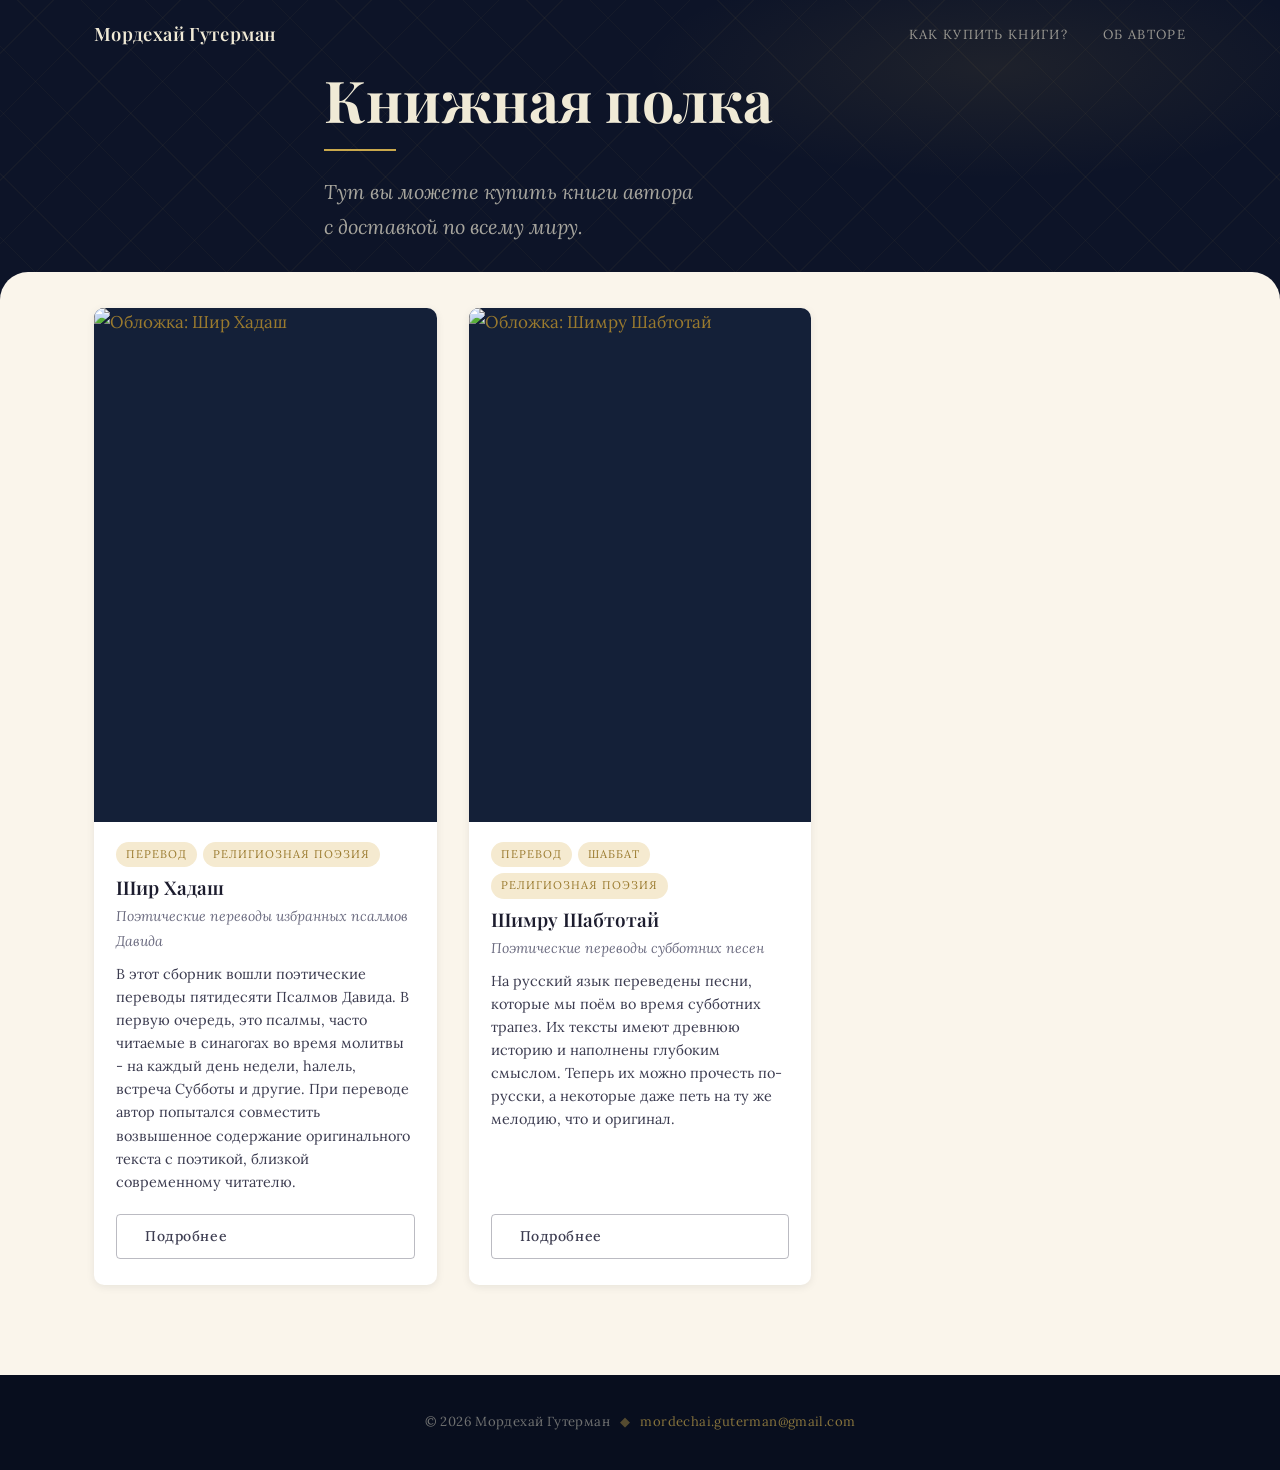
==== index.html @ 845f4f90 "Remove unavailable Amazon marketplaces" ====
<!DOCTYPE html>
<html lang="ru">
<head>
  <meta charset="UTF-8">
  <meta name="viewport" content="width=device-width, initial-scale=1.0">

  <title>Мордехай Гутерман - Книжная полка</title>
  <meta name="description" content="Тут вы можете купить книги автора с доставкой по всему миру.">

  <meta property="og:title"       content="Мордехай Гутерман - Книжная полка">
  <meta property="og:description" content="Тут вы можете купить книги автора с доставкой по всему миру.">
  <meta property="og:type"        content="website">
  <!-- <meta property="og:image" content="https://your-domain.com/images/og-image.jpg"> -->
  <!-- <meta property="og:url"   content="https://your-domain.com/"> -->

  <link rel="preconnect" href="https://fonts.googleapis.com">
  <link rel="preconnect" href="https://fonts.gstatic.com" crossorigin>
  <link href="https://fonts.googleapis.com/css2?family=Playfair+Display:ital,wght@0,400;0,600;0,700;1,400&family=Lora:ital,wght@0,400;0,500;1,400&display=swap" rel="stylesheet">

  <link rel="stylesheet" href="css/style.css?v=20260621-4">
</head>
<body data-page="home" class="page-home">

  <!-- ── НАВИГАЦИЯ ──────────────────────────────────────── -->
  <header class="site-header">
    <nav class="nav container">
      <a href="index.html" class="nav__logo">Мордехай Гутерман</a>
      <ul class="nav__links">
        <li><button type="button" class="nav__button" data-buy-help>Как купить книги?</button></li>
        <li><button type="button" class="nav__button" data-author-help>Об авторе</button></li>
      </ul>
    </nav>
  </header>

  <!-- ── ГЕРОЙ ──────────────────────────────────────────── -->
  <section class="hero">
    <div class="hero__content container">
      <h1 class="hero__name">
        Книжная полка
        <span class="hero__name-line"></span>
      </h1>
      <p class="hero__subtitle">Тут вы можете купить книги автора<br>с доставкой по всему миру.</p>
    </div>
  </section>

  <!-- ── КНИГИ ─────────────────────────────────────────── -->
  <section class="featured-section" id="books">
    <div class="container">
      <div id="all-books" class="books-grid"></div>
    </div>
  </section>

  <!-- ── ФУТЕР ──────────────────────────────────────────── -->
  <footer class="site-footer">
    <div class="footer__row">
      <span>© <span id="year"></span> Мордехай Гутерман</span>
      <span class="footer__star">◆</span>
      <a href="mailto:mordechai.guterman@gmail.com">mordechai.guterman@gmail.com</a>
    </div>
  </footer>

  <script>document.getElementById('year').textContent = new Date().getFullYear();</script>
  <script src="js/content.js?v=20260614-7"></script>
  <script src="js/books.js?v=20260621-5"></script>
  <script src="js/components.js?v=20260621-4"></script>
  <script src="js/main.js"></script>
</body>
</html>
---- css/style.css ----
/* ============================================================
   ПЕРЕМЕННЫЕ
   ============================================================ */
:root {
  /* Палитра */
  --navy-900:  #080e1e;
  --navy-800:  #0d1428;
  --navy-700:  #142038;
  --navy-600:  #1e3060;
  --navy-400:  #3a5a8a;

  --gold-600:  #9a7a2e;
  --gold-500:  #c9a84c;
  --gold-400:  #d4b96a;
  --gold-300:  #e8d094;
  --gold-100:  #f5ead0;

  --parchment: #faf5eb;
  --paper:     #f2ead8;
  --cream:     #fdf9f2;

  --text-900:  #1c1c2e;
  --text-700:  #3c3c50;
  --text-500:  #6c6c80;
  --text-light:       #f0ead6;
  --text-muted-light: rgba(240, 234, 214, 0.6);

  /* Прочее */
  --radius-sm: 4px;
  --radius-md: 10px;
  --radius-lg: 20px;

  --shadow-sm: 0 2px 8px  rgba(12, 20, 40, 0.08);
  --shadow-md: 0 4px 20px rgba(12, 20, 40, 0.13);
  --shadow-lg: 0 10px 40px rgba(12, 20, 40, 0.20);

  --transition: 0.25s ease;
  --container: 1140px;
}

/* ============================================================
   СБРОС И БАЗОВЫЕ СТИЛИ
   ============================================================ */
*, *::before, *::after {
  box-sizing: border-box;
  margin: 0;
  padding: 0;
}

html { scroll-behavior: smooth; }

body {
  font-family: 'Lora', Georgia, 'Times New Roman', serif;
  font-size: 17px;
  line-height: 1.75;
  color: var(--text-900);
  background: var(--cream);
  -webkit-font-smoothing: antialiased;
}

img { max-width: 100%; display: block; }

a {
  color: var(--gold-600);
  text-decoration: none;
  transition: color var(--transition);
}
a:hover { color: var(--gold-500); }

/* ============================================================
   ТИПОГРАФИКА
   ============================================================ */
h1, h2, h3, h4 {
  font-family: 'Playfair Display', Georgia, serif;
  line-height: 1.2;
  color: var(--text-900);
}

.section-title {
  font-size: clamp(1.5rem, 3vw, 2.1rem);
  font-weight: 600;
  text-align: center;
  margin-bottom: 1.8rem;
  color: var(--navy-800);
}

/* ============================================================
   ЛЕЙАУТ
   ============================================================ */
.container {
  width: 100%;
  max-width: var(--container);
  margin: 0 auto;
  padding: 0 24px;
}

.container--narrow {
  max-width: 720px;
}

/* ============================================================
   НАВИГАЦИЯ
   ============================================================ */
.site-header {
  position: fixed;
  top: 0; left: 0; right: 0;
  z-index: 100;
  transition: background var(--transition), box-shadow var(--transition),
              backdrop-filter var(--transition);
}

/* На главной: прозрачный поверх героя */
.page-home .site-header {
  background: transparent;
}

/* На остальных страницах: сразу тёмный */
.page-catalog .site-header,
.page-book    .site-header {
  background: var(--navy-800);
  box-shadow: 0 2px 20px rgba(0, 0, 0, 0.35);
}

/* Когда проскроллили на главной */
.site-header.scrolled {
  background: rgba(13, 20, 40, 0.97) !important;
  backdrop-filter: blur(12px);
  -webkit-backdrop-filter: blur(12px);
  box-shadow: 0 2px 20px rgba(0, 0, 0, 0.35) !important;
}

.nav {
  display: flex;
  align-items: center;
  justify-content: space-between;
  height: 68px;
}

.nav__logo {
  font-family: 'Playfair Display', serif;
  font-size: 1.15rem;
  font-weight: 600;
  color: var(--text-light);
  letter-spacing: 0.02em;
}
.nav__logo:hover { color: var(--gold-400); }

.nav__links {
  display: flex;
  list-style: none;
  gap: 2.2rem;
}

.nav__links a,
.nav__button {
  color: var(--text-muted-light);
  font-size: 0.82rem;
  letter-spacing: 0.1em;
  text-transform: uppercase;
  font-family: 'Lora', serif;
  transition: color var(--transition);
}

.nav__button {
  appearance: none;
  background: transparent;
  border: 0;
  cursor: pointer;
  padding: 0;
}

.nav__button:focus-visible {
  outline: 1px solid var(--gold-400);
  outline-offset: 5px;
}

.nav__links a:hover,
.nav__links a.is-active,
.nav__button:hover {
  color: var(--gold-400);
}

/* ============================================================
   ГЕРОЙ
   ============================================================ */
.hero {
  background: var(--navy-800);
  display: flex;
  align-items: center;
  position: relative;
  overflow: hidden;
  padding: 68px 0 56px; /* компактный баннер, не на весь экран */
}

/* Тонкая сетка из ромбов — ненавязчивый фон */
.hero::before {
  content: '';
  position: absolute;
  inset: 0;
  background-image:
    repeating-linear-gradient(
      45deg,
      transparent 0, transparent 44px,
      rgba(201, 168, 76, 0.045) 44px, rgba(201, 168, 76, 0.045) 45px
    ),
    repeating-linear-gradient(
      -45deg,
      transparent 0, transparent 44px,
      rgba(201, 168, 76, 0.045) 44px, rgba(201, 168, 76, 0.045) 45px
    );
  pointer-events: none;
}

/* Радиальное свечение в правом верхнем углу */
.hero::after {
  content: '';
  position: absolute;
  top: -15%; right: -5%;
  width: 55%; height: 75%;
  background: radial-gradient(
    ellipse,
    rgba(201, 168, 76, 0.09) 0%,
    transparent 70%
  );
  pointer-events: none;
}

.hero__content {
  position: relative;
  z-index: 1;
  max-width: 680px;
}

.hero__tagline {
  display: inline-block;
  font-size: 0.75rem;
  letter-spacing: 0.35em;
  text-transform: uppercase;
  color: var(--gold-500);
  margin-bottom: 1.8rem;
  font-family: 'Lora', serif;
}

.hero__name {
  font-size: clamp(2.2rem, 5vw, 3.6rem);
  font-weight: 700;
  color: var(--text-light);
  line-height: 1.1;
  margin-bottom: 1.4rem;
}

/* Золотая черта под именем */
.hero__name-line {
  display: block;
  width: 72px;
  height: 2px;
  background: var(--gold-500);
  margin-top: 18px;
}

.hero__subtitle {
  font-size: clamp(1rem, 2.2vw, 1.25rem);
  color: rgba(240, 234, 214, 0.68);
  font-style: italic;
  max-width: 560px;
  margin-bottom: 0;
}

/* ============================================================
   КНОПКИ
   ============================================================ */
.btn {
  display: inline-flex;
  align-items: center;
  gap: 7px;
  padding: 12px 28px;
  border-radius: var(--radius-sm);
  font-family: 'Lora', serif;
  font-size: 0.88rem;
  font-weight: 500;
  letter-spacing: 0.04em;
  cursor: pointer;
  transition: all var(--transition);
  border: none;
  text-decoration: none;
  white-space: nowrap;
  line-height: 1.4;
}

/* Золотая заливка */
.btn--gold {
  background: var(--gold-500);
  color: var(--navy-800);
}
.btn--gold:hover {
  background: var(--gold-400);
  color: var(--navy-800);
  transform: translateY(-2px);
  box-shadow: 0 6px 20px rgba(201, 168, 76, 0.35);
}

/* Контурная */
.btn--outline {
  background: transparent;
  color: var(--text-700);
  border: 1.5px solid rgba(60, 60, 80, 0.35);
}
.btn--outline:hover {
  border-color: var(--gold-500);
  color: var(--gold-600);
}

/* Amazon */
.btn--amazon {
  background: var(--navy-700);
  color: var(--text-light);
  font-size: 0.78rem;
  padding: 9px 10px;
  gap: 5px;
  justify-content: center;
}
.btn--amazon:hover {
  background: var(--navy-600);
  color: var(--gold-400);
}

/* Lulu */
.btn--lulu {
  background: #1a6b3a;
  color: #fff;
  font-size: 0.82rem;
  padding: 9px 18px;
}
.btn--lulu:hover {
  background: #1e8045;
  color: #fff;
}

/* ============================================================
   РАЗДЕЛИТЕЛЬ СЕКЦИЙ
   ============================================================ */
.section-divider {
  display: flex;
  align-items: center;
  justify-content: center;
  padding: 8px 0;
  margin: 2.5rem 0;
  position: relative;
}

.section-divider::before,
.section-divider::after {
  content: '';
  flex: 1;
  height: 1px;
  max-width: 200px;
}
.section-divider::before {
  background: linear-gradient(to right, transparent, var(--gold-500));
}
.section-divider::after {
  background: linear-gradient(to left,  transparent, var(--gold-500));
}

.divider-ornament {
  color: var(--gold-500);
  font-size: 10px;
  padding: 0 16px;
  line-height: 1;
  flex-shrink: 0;
  opacity: 0.8;
}

/* ============================================================
   СЕКЦИЯ ИЗБРАННЫХ КНИГ (главная)
   Эффект «карточка выезжает снизу» поверх hero
   ============================================================ */
.featured-section {
  background: var(--parchment);
  padding: 36px 0 90px;
  border-radius: 28px 28px 0 0;
  margin-top: -28px;
  position: relative;
  z-index: 2;
}

/* ============================================================
   СЕТКА КНИГ
   ============================================================ */
.books-grid {
  display: grid;
  grid-template-columns: repeat(auto-fill, minmax(280px, 1fr));
  gap: 32px;
}

/* ============================================================
   КАРТОЧКА КНИГИ
   ============================================================ */
.book-card {
  background: #fff;
  border-radius: var(--radius-md);
  overflow: hidden;
  box-shadow: var(--shadow-sm);
  transition: transform var(--transition), box-shadow var(--transition);
  display: flex;
  flex-direction: column;
}
.book-card:hover {
  transform: translateY(-7px);
  box-shadow: var(--shadow-lg);
}

.book-card__cover-wrap {
  display: block;
  aspect-ratio: 2 / 3;
  overflow: hidden;
  background: var(--navy-700);
  flex-shrink: 0;
}

.book-card__cover {
  width: 100%;
  height: 100%;
  object-fit: cover;
  transition: transform 0.4s ease;
}
.book-card:hover .book-card__cover {
  transform: scale(1.05);
}

.book-card__body {
  padding: 20px 22px 26px;
  display: flex;
  flex-direction: column;
  flex: 1;
}

.book-card__genres {
  display: flex;
  flex-wrap: wrap;
  gap: 6px;
  margin-bottom: 10px;
}

.genre-tag {
  font-size: 0.7rem;
  letter-spacing: 0.09em;
  text-transform: uppercase;
  color: var(--gold-600);
  background: var(--gold-100);
  padding: 3px 10px;
  border-radius: 20px;
  font-family: 'Lora', serif;
}

.book-card__title {
  font-size: 1.18rem;
  font-weight: 600;
  margin-bottom: 4px;
}
.book-card__title a { color: var(--text-900); }
.book-card__title a:hover { color: var(--gold-600); }

.book-card__subtitle {
  font-size: 0.88rem;
  color: var(--text-500);
  font-style: italic;
  margin-bottom: 10px;
}

.book-card__desc {
  font-size: 0.9rem;
  color: var(--text-700);
  line-height: 1.6;
  margin-bottom: 20px;
  flex: 1;
}

/* ============================================================
   ОБ АВТОРЕ (главная)
   ============================================================ */
.about-section {
  background: var(--navy-800);
  padding: 90px 0;
  position: relative;
  overflow: hidden;
}

/* Декоративное свечение */
.about-section::before {
  content: '';
  position: absolute;
  bottom: -10%; left: -5%;
  width: 50%; height: 70%;
  background: radial-gradient(ellipse, rgba(201,168,76,0.06) 0%, transparent 70%);
  pointer-events: none;
}

.about-section .section-title {
  color: var(--text-light);
}

.about__inner {
  display: grid;
  grid-template-columns: 1fr 300px;
  gap: 64px;
  align-items: center;
}

.about__text p {
  font-size: 1.02rem;
  line-height: 1.85;
  color: rgba(240, 234, 214, 0.78);
  margin-bottom: 1.2rem;
}

.about__photo-wrap {
  display: flex;
  justify-content: center;
}

.about__photo {
  width: 260px;
  border-radius: var(--radius-md);
  border: 2px solid var(--gold-500);
  box-shadow: 0 8px 32px rgba(0, 0, 0, 0.45);
}

.about__photo-placeholder {
  width: 260px;
  height: 320px;
  border-radius: var(--radius-md);
  border: 2px dashed rgba(201, 168, 76, 0.35);
  opacity: 0.5;
}

/* ============================================================
   КАТАЛОГ
   ============================================================ */
.catalog-hero {
  background: var(--navy-800);
  padding: 130px 0 70px;
  text-align: center;
  position: relative;
  overflow: hidden;
}
.catalog-hero::after {
  content: '';
  position: absolute;
  top: -20%; right: -10%;
  width: 50%; height: 80%;
  background: radial-gradient(ellipse, rgba(201,168,76,0.07) 0%, transparent 70%);
  pointer-events: none;
}

.catalog-hero h1 {
  font-size: clamp(2rem, 5vw, 3.2rem);
  color: var(--text-light);
  position: relative;
  z-index: 1;
}

.catalog-hero p {
  color: var(--text-muted-light);
  font-style: italic;
  margin-top: 10px;
  font-size: 1.05rem;
  position: relative;
  z-index: 1;
}

.catalog-section {
  padding: 70px 0 100px;
  background: var(--parchment);
  border-radius: 28px 28px 0 0;
  margin-top: -28px;
  position: relative;
  z-index: 2;
}

/* ============================================================
   СТРАНИЦА КНИГИ
   ============================================================ */
.page-book-top {
  background: var(--navy-800);
  height: 68px; /* совпадает с высотой хедера */
}

.breadcrumb {
  background: var(--parchment);
  padding: 14px 0;
  border-bottom: 1px solid var(--paper);
}
.breadcrumb a {
  font-size: 0.88rem;
  color: var(--text-500);
  transition: color var(--transition);
}
.breadcrumb a:hover { color: var(--gold-600); }

.book-detail__header {
  background: var(--parchment);
  padding: 50px 0 70px;
}

.book-detail__header .container {
  max-width: 1680px;
}

.book-detail__header-inner {
  display: grid;
  grid-template-columns: 220px minmax(400px, 520px) minmax(520px, 1fr);
  gap: 28px;
  align-items: start;
}

.book-detail__cover-img {
  width: 100%;
  border-radius: var(--radius-md);
  box-shadow: var(--shadow-lg);
}

.book-detail__title {
  font-size: clamp(1.8rem, 4vw, 2.6rem);
  margin-bottom: 8px;
}

.book-detail__subtitle {
  font-size: 1.15rem;
  color: var(--text-500);
  font-style: italic;
  margin-bottom: 16px;
}

.book-detail__author {
  font-size: 0.98rem;
  color: var(--text-700);
  margin-bottom: 3px;
}

.book-detail__year {
  font-size: 0.82rem;
  color: var(--text-500);
  margin-bottom: 24px;
  letter-spacing: 0.04em;
}

.book-detail__long-desc {
  font-size: 0.98rem;
  line-height: 1.85;
  color: var(--text-700);
  margin-bottom: 32px;
  max-width: 520px;
}

.book-detail__excerpt-col {
  background: #fff;
  border-radius: var(--radius-md);
  box-shadow: var(--shadow-sm);
  min-width: 0;
  padding: 28px 32px 34px;
}

.book-detail__excerpt-col .section-divider {
  margin-top: 0;
}

.book-detail__excerpt-col .section-title {
  text-align: left;
  margin-bottom: 1.2rem;
}

.book-detail__excerpt-col .excerpt-text {
  background: transparent;
}

/* ── Вкладки: отрывок, оглавление, страницы ─────────────── */
.book-tabs__list {
  display: grid;
  grid-template-columns: repeat(3, minmax(0, 1fr));
  gap: 4px;
  padding: 4px;
  margin-bottom: 22px;
  border: 1px solid var(--paper);
  border-radius: var(--radius-sm);
  background: var(--parchment);
}

.book-tabs__tab {
  min-height: 38px;
  padding: 8px 10px;
  border: 0;
  border-radius: var(--radius-sm);
  background: transparent;
  color: var(--text-500);
  cursor: pointer;
  font-family: 'Lora', serif;
  font-size: 0.78rem;
  line-height: 1.25;
  transition: background var(--transition), color var(--transition), box-shadow var(--transition);
}

.book-tabs__tab:hover,
.book-tabs__tab.is-active {
  background: var(--cream);
  color: var(--navy-800);
  box-shadow: var(--shadow-sm);
}

.book-tabs__tab:focus-visible {
  outline: 1px solid var(--gold-500);
  outline-offset: 2px;
}

.book-tabs__panel {
  max-height: 720px;
  overflow: auto;
  padding-right: 4px;
}

.book-tabs__empty {
  padding: 28px;
  border: 1px dashed var(--gold-300);
  border-radius: var(--radius-sm);
  color: var(--text-500);
  background: var(--cream);
  font-style: italic;
  text-align: center;
}

.toc-list {
  display: grid;
  gap: 8px;
  color: var(--text-700);
}

.toc-list__heading {
  margin: 18px 0 4px;
  font-size: 1rem;
  color: var(--navy-800);
}
.toc-list__heading:first-child { margin-top: 0; }

.toc-list__item {
  display: grid;
  grid-template-columns: auto 1fr auto;
  gap: 8px;
  align-items: baseline;
  font-size: 0.95rem;
  line-height: 1.45;
}

.toc-list__dots {
  min-width: 24px;
  border-bottom: 1px dotted rgba(108, 108, 128, 0.45);
  transform: translateY(-4px);
}

.toc-list__page {
  color: var(--text-500);
  font-size: 0.88rem;
}

.page-preview-grid {
  display: grid;
  grid-template-columns: repeat(2, minmax(0, 1fr));
  gap: 14px;
}

.page-preview {
  display: grid;
  gap: 10px;
  padding: 0;
  border: 0;
  background: transparent;
  color: var(--text-700);
  cursor: pointer;
  font-family: 'Lora', serif;
  font-size: 0.86rem;
  text-align: left;
  position: relative;
}

.page-preview img {
  width: 100%;
  object-fit: cover;
  border-radius: var(--radius-sm);
  box-shadow: var(--shadow-md);
}

.page-preview--page {
  grid-column: span 1;
}

.page-preview--page img {
  aspect-ratio: 2 / 3;
}

.page-preview--spread {
  grid-column: span 2;
}

.page-preview--spread img {
  aspect-ratio: 1.48 / 1;
}

.page-preview--spread::after,
.lightbox__content--spread::after {
  content: '';
  position: absolute;
  top: 0;
  bottom: 0;
  left: 50%;
  width: 1px;
  background: rgba(12, 20, 40, 0.18);
  box-shadow: 0 0 18px rgba(12, 20, 40, 0.22);
  pointer-events: none;
}

.page-preview--spread::after {
  border-radius: 999px;
}

/* ── Секция покупки ─────────────────────────────────────── */
.buy-section {
  border-top: 1px solid var(--paper);
  padding-top: 26px;
}

.buy-heading {
  font-family: 'Playfair Display', serif;
  font-size: 1.05rem;
  font-weight: 600;
  color: var(--text-900);
  margin-bottom: 14px;
}

.edition-list {
  display: grid;
  gap: 18px;
}

.edition-row {
  display: grid;
  gap: 10px;
}

.edition-row__label {
  font-size: 0.82rem;
  letter-spacing: 0.12em;
  text-transform: uppercase;
  color: var(--text-500);
  font-family: 'Lora', serif;
}

.edition-row__links .retailer-group {
  margin-bottom: 0;
}

.retailer-group {
  margin-bottom: 18px;
}

.retailer-label {
  display: flex;
  align-items: center;
  gap: 6px;
  font-size: 0.75rem;
  letter-spacing: 0.12em;
  text-transform: uppercase;
  color: var(--text-500);
  margin-bottom: 10px;
  font-family: 'Lora', serif;
}

.retailer-icon { font-style: normal; }

.featured-region-list {
  display: grid;
  gap: 12px;
}

.amazon-region-option {
  display: grid;
  grid-template-columns: minmax(150px, 1fr) minmax(150px, auto);
  gap: 10px;
  align-items: center;
}

.amazon-region-note {
  color: var(--text-500);
  font-size: 0.78rem;
  line-height: 1.35;
}

.amazon-more {
  margin-top: 14px;
}

.amazon-more summary {
  color: var(--gold-600);
  cursor: pointer;
  font-size: 0.82rem;
  line-height: 1.4;
}

.amazon-more summary:hover {
  color: var(--gold-500);
}

.amazon-more .region-buttons {
  margin-top: 10px;
}

.region-buttons {
  display: grid;
  grid-template-columns: repeat(2, minmax(0, 1fr));
  gap: 8px;
}

/* ── Секции книги (развороты, отрывок, видео) ──────────── */
.book-detail__section {
  padding: 20px 0 60px;
  background: var(--cream);
}

.spreads-grid {
  display: grid;
  grid-template-columns: repeat(auto-fill, minmax(300px, 1fr));
  gap: 20px;
}

.spread-img {
  width: 100%;
  border-radius: var(--radius-md);
  box-shadow: var(--shadow-md);
}

.excerpt-text {
  font-size: 1.12rem;
  line-height: 2.1;
  color: var(--text-700);
  font-style: italic;
  padding: 32px 40px;
  background: var(--parchment);
  border-left: 3px solid var(--gold-500);
  border-radius: 0 var(--radius-md) var(--radius-md) 0;
}

.video-wrap {
  position: relative;
  padding-bottom: 56.25%;
  height: 0;
  overflow: hidden;
  border-radius: var(--radius-md);
  box-shadow: var(--shadow-md);
  background: var(--navy-900);
}
.video-wrap iframe {
  position: absolute;
  top: 0; left: 0;
  width: 100%; height: 100%;
}

/* ============================================================
   ФУТЕР
   ============================================================ */
.site-footer {
  background: var(--navy-900);
  color: rgba(240, 234, 214, 0.45);
  text-align: center;
  padding: 36px 24px;
  font-size: 0.82rem;
  letter-spacing: 0.03em;
}
.site-footer a {
  color: var(--gold-500);
  opacity: 0.65;
}
.site-footer a:hover { opacity: 1; }

.footer__row {
  display: flex;
  align-items: center;
  justify-content: center;
  flex-wrap: wrap;
  gap: 6px;
}

.footer__star {
  color: var(--gold-500);
  opacity: 0.4;
  margin: 0 4px;
}

/* ============================================================
   ЛАЙТБОКС
   ============================================================ */
.buy-help-modal {
  position: fixed;
  inset: 0;
  z-index: 1000;
  display: flex;
  align-items: center;
  justify-content: center;
  padding: 24px;
  opacity: 0;
  transition: opacity 0.22s ease;
}
.buy-help-modal.is-open { opacity: 1; }

.buy-help-modal__backdrop {
  position: absolute;
  inset: 0;
  background: rgba(8, 14, 30, 0.72);
  backdrop-filter: blur(5px);
}

.buy-help-modal__panel {
  position: relative;
  z-index: 1;
  width: min(420px, 100%);
  padding: 28px 30px 30px;
  border: 1px solid rgba(201, 168, 76, 0.28);
  border-radius: var(--radius-md);
  background: var(--cream);
  box-shadow: 0 18px 55px rgba(0, 0, 0, 0.35);
  transform: translateY(10px);
  transition: transform 0.22s ease;
}
.buy-help-modal.is-open .buy-help-modal__panel { transform: translateY(0); }

.buy-help-modal__panel--author {
  width: min(560px, 100%);
}

.buy-help-modal__panel h2 {
  margin-bottom: 12px;
  color: var(--navy-800);
  font-size: 1.45rem;
}

.buy-help-modal__panel p {
  color: var(--text-700);
  font-size: 0.98rem;
  line-height: 1.65;
}

.buy-help-modal__panel p + p {
  margin-top: 12px;
}

.buy-help-modal__close {
  position: absolute;
  top: 10px;
  right: 12px;
  width: 30px;
  height: 30px;
  border: 0;
  border-radius: 50%;
  background: transparent;
  color: var(--text-500);
  cursor: pointer;
  font-size: 1.35rem;
  line-height: 1;
  transition: color var(--transition), background var(--transition);
}
.buy-help-modal__close:hover {
  background: rgba(201, 168, 76, 0.12);
  color: var(--navy-800);
}

.lightbox {
  position: fixed;
  inset: 0;
  z-index: 1000;
  display: flex;
  align-items: center;
  justify-content: center;
  opacity: 0;
  transition: opacity 0.25s ease;
}
.lightbox.is-open { opacity: 1; }

.lightbox__backdrop {
  position: absolute;
  inset: 0;
  background: rgba(8, 14, 30, 0.92);
  backdrop-filter: blur(6px);
}

.lightbox__content {
  position: relative;
  z-index: 1;
  max-width: 90vw;
  max-height: 90vh;
  transform: scale(0.92);
  transition: transform 0.25s ease;
}
.lightbox.is-open .lightbox__content { transform: scale(1); }

.lightbox__img {
  max-width: 90vw;
  max-height: 88vh;
  border-radius: var(--radius-md);
  box-shadow: 0 20px 60px rgba(0, 0, 0, 0.6);
  display: block;
}

.lightbox__close {
  position: absolute;
  top: -16px;
  right: -16px;
  width: 36px;
  height: 36px;
  border-radius: 50%;
  background: var(--gold-500);
  color: var(--navy-800);
  border: none;
  font-size: 0.85rem;
  cursor: pointer;
  display: flex;
  align-items: center;
  justify-content: center;
  transition: background var(--transition);
}
.lightbox__close:hover { background: var(--gold-400); }

.cover-zoom-hint {
  text-align: center;
  font-size: 0.75rem;
  color: var(--text-500);
  margin-top: 8px;
  letter-spacing: 0.03em;
}

.site-toast {
  position: fixed;
  left: 50%;
  bottom: 28px;
  z-index: 1100;
  transform: translate(-50%, 16px);
  max-width: calc(100vw - 48px);
  padding: 12px 18px;
  border-radius: var(--radius-sm);
  background: var(--navy-800);
  color: var(--text-light);
  box-shadow: var(--shadow-lg);
  font-size: 0.9rem;
  line-height: 1.45;
  text-align: center;
  opacity: 0;
  pointer-events: none;
  transition: opacity var(--transition), transform var(--transition);
}

.site-toast.is-visible {
  opacity: 1;
  transform: translate(-50%, 0);
}

/* ============================================================
   АДАПТИВНОСТЬ
   ============================================================ */
@media (max-width: 1180px) {
  .book-detail__header-inner {
    grid-template-columns: 220px minmax(400px, 1fr);
  }

  .book-detail__excerpt-col {
    grid-column: 1 / -1;
  }
}

@media (max-width: 760px) {
  .region-buttons {
    grid-template-columns: repeat(2, minmax(0, 1fr));
  }
}

@media (max-width: 900px) {
  .about__inner {
    grid-template-columns: 1fr;
    gap: 40px;
  }
  .about__photo-wrap { order: -1; }
  .about__photo,
  .about__photo-placeholder { width: 200px; height: auto; }

  .book-detail__header-inner {
    grid-template-columns: 200px 1fr;
    gap: 36px;
  }

  .book-detail__excerpt-col {
    grid-column: 1 / -1;
  }
}

@media (max-width: 680px) {
  .nav__links {
    gap: 1.2rem;
  }
  .nav__links a,
  .nav__button {
    font-size: 0.76rem;
    letter-spacing: 0.07em;
  }

  .books-grid {
    grid-template-columns: repeat(auto-fill, minmax(240px, 1fr));
    gap: 20px;
  }

  .book-detail__header-inner {
    grid-template-columns: 1fr;
  }
  .book-detail__cover-img {
    max-width: 200px;
    margin: 0 auto;
  }

  .excerpt-text {
    padding: 24px 22px;
    font-size: 1rem;
  }
}

@media (max-width: 680px) {
  .nav {
    height: auto;
    align-items: flex-start;
    flex-direction: column;
    gap: 6px;
    padding-top: 10px;
    padding-bottom: 10px;
  }

  .nav__logo {
    font-size: 1rem;
  }

  .nav__links {
    display: flex;
    flex-wrap: wrap;
    gap: 0.85rem;
  }

  .nav__links a,
  .nav__button {
    font-size: 0.68rem;
    letter-spacing: 0.04em;
    line-height: 1.25;
  }

  .hero {
    padding-top: 112px;
  }

  .page-book-top {
    height: 104px;
  }
}

@media (max-width: 480px) {
  .amazon-region-option {
    grid-template-columns: 1fr;
    gap: 6px;
  }

  .book-tabs__list {
    gap: 3px;
  }

  .book-tabs__tab {
    min-height: 36px;
    padding: 7px 6px;
    font-size: 0.72rem;
  }

  .toc-list__item {
    font-size: 0.9rem;
  }

  .books-grid { grid-template-columns: 1fr; }

  .hero__name { font-size: 2.6rem; }

  .region-buttons { grid-template-columns: 1fr; }
  .btn--amazon { width: 100%; justify-content: center; }
}
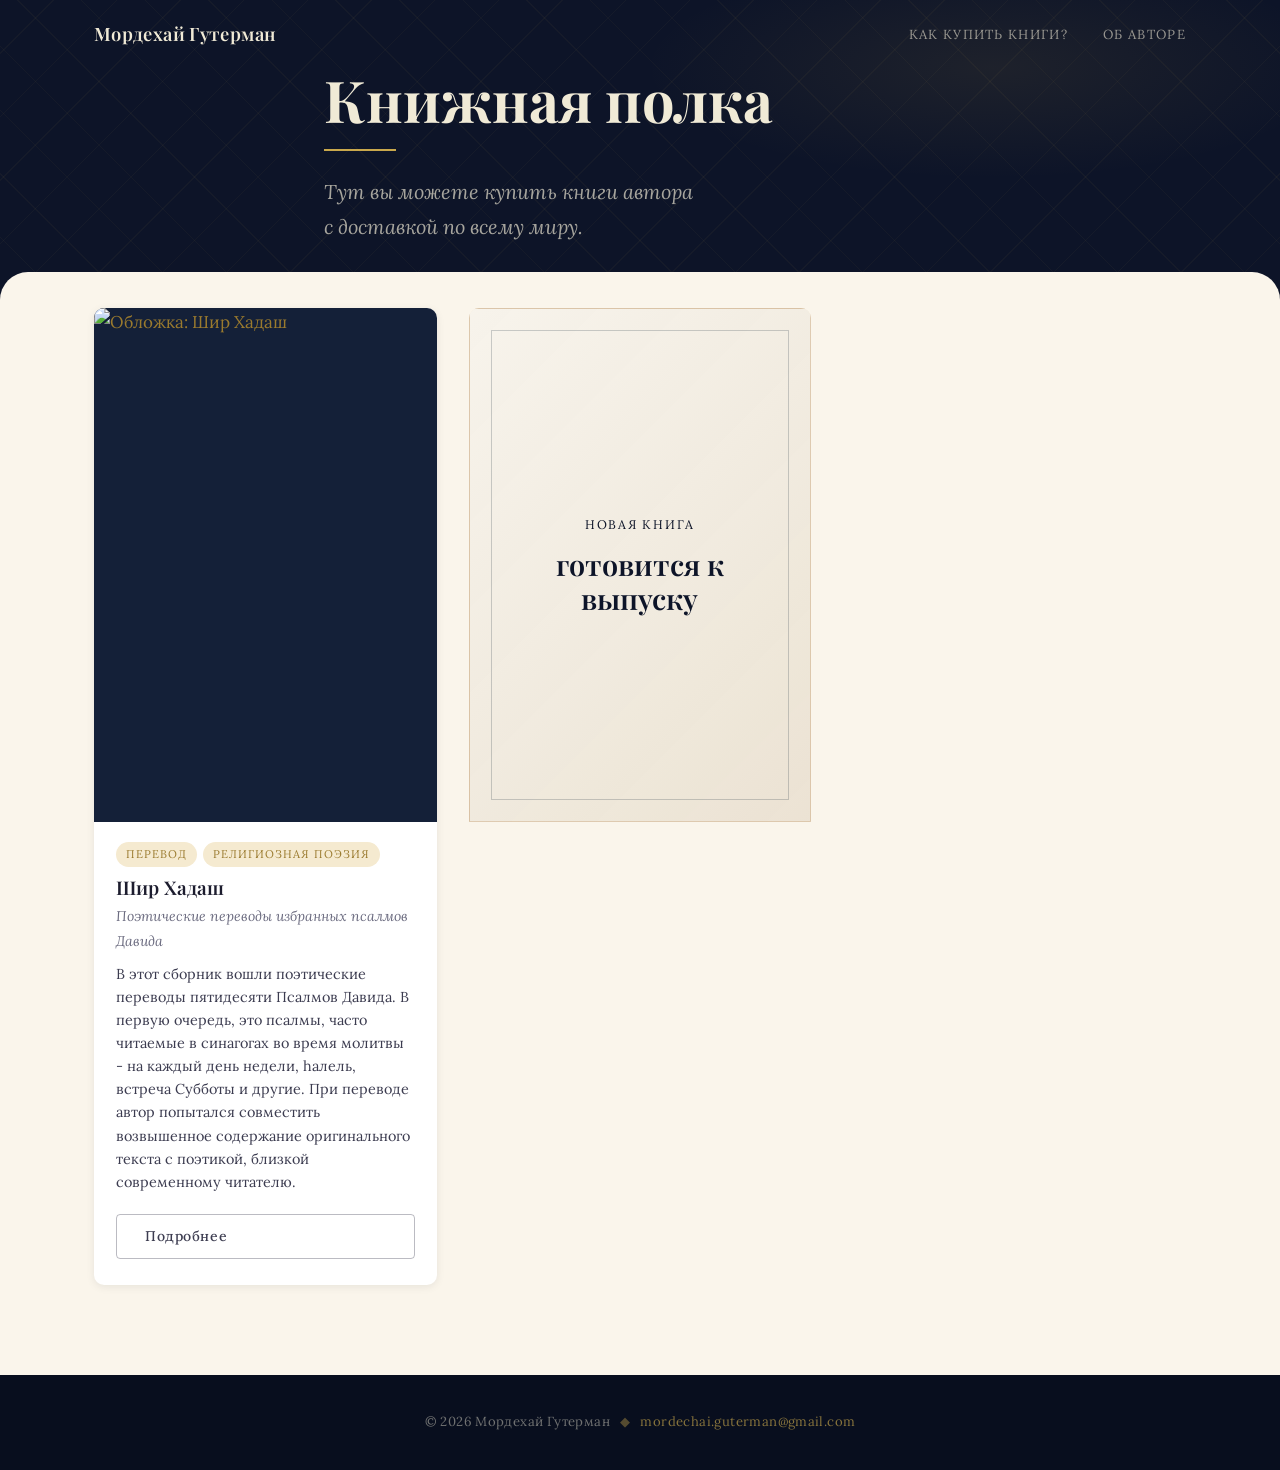
==== commit c9487948: "Add coming soon book placeholder" ====
--- a/index.html
+++ b/index.html
@@ -17,7 +17,7 @@
   <link rel="preconnect" href="https://fonts.gstatic.com" crossorigin>
   <link href="https://fonts.googleapis.com/css2?family=Playfair+Display:ital,wght@0,400;0,600;0,700;1,400&family=Lora:ital,wght@0,400;0,500;1,400&display=swap" rel="stylesheet">
 
-  <link rel="stylesheet" href="css/style.css?v=20260621-4">
+  <link rel="stylesheet" href="css/style.css?v=20260621-5">
 </head>
 <body data-page="home" class="page-home">
 
@@ -61,8 +61,8 @@
 
   <script>document.getElementById('year').textContent = new Date().getFullYear();</script>
   <script src="js/content.js?v=20260614-7"></script>
-  <script src="js/books.js?v=20260621-5"></script>
-  <script src="js/components.js?v=20260621-4"></script>
+  <script src="js/books.js?v=20260621-7"></script>
+  <script src="js/components.js?v=20260621-8"></script>
   <script src="js/main.js"></script>
 </body>
 </html>
--- a/css/style.css
+++ b/css/style.css
@@ -426,6 +426,55 @@
 }
 .book-card:hover .book-card__cover {
   transform: scale(1.05);
+}
+
+.book-card--soon {
+  background: transparent;
+  box-shadow: none;
+}
+
+.book-card--soon:hover {
+  transform: none;
+  box-shadow: none;
+}
+
+.book-card__cover-wrap--soon {
+  display: flex;
+  align-items: center;
+  justify-content: center;
+  border: 1px solid rgba(193, 154, 107, 0.45);
+  background:
+    linear-gradient(135deg, rgba(248, 244, 237, 0.96), rgba(235, 226, 211, 0.92)),
+    var(--paper);
+}
+
+.book-card__soon-art {
+  width: calc(100% - 42px);
+  height: calc(100% - 42px);
+  display: flex;
+  flex-direction: column;
+  align-items: center;
+  justify-content: center;
+  gap: 12px;
+  text-align: center;
+  border: 1px solid rgba(28, 45, 60, 0.22);
+  color: var(--navy-800);
+  font-family: 'Playfair Display', serif;
+  padding: 28px;
+}
+
+.book-card__soon-kicker {
+  font-family: 'Lora', serif;
+  font-size: 0.78rem;
+  letter-spacing: 0.14em;
+  text-transform: uppercase;
+  color: var(--gold-700);
+}
+
+.book-card__soon-art strong {
+  font-size: 1.8rem;
+  line-height: 1.18;
+  font-weight: 600;
 }
 
 .book-card__body {
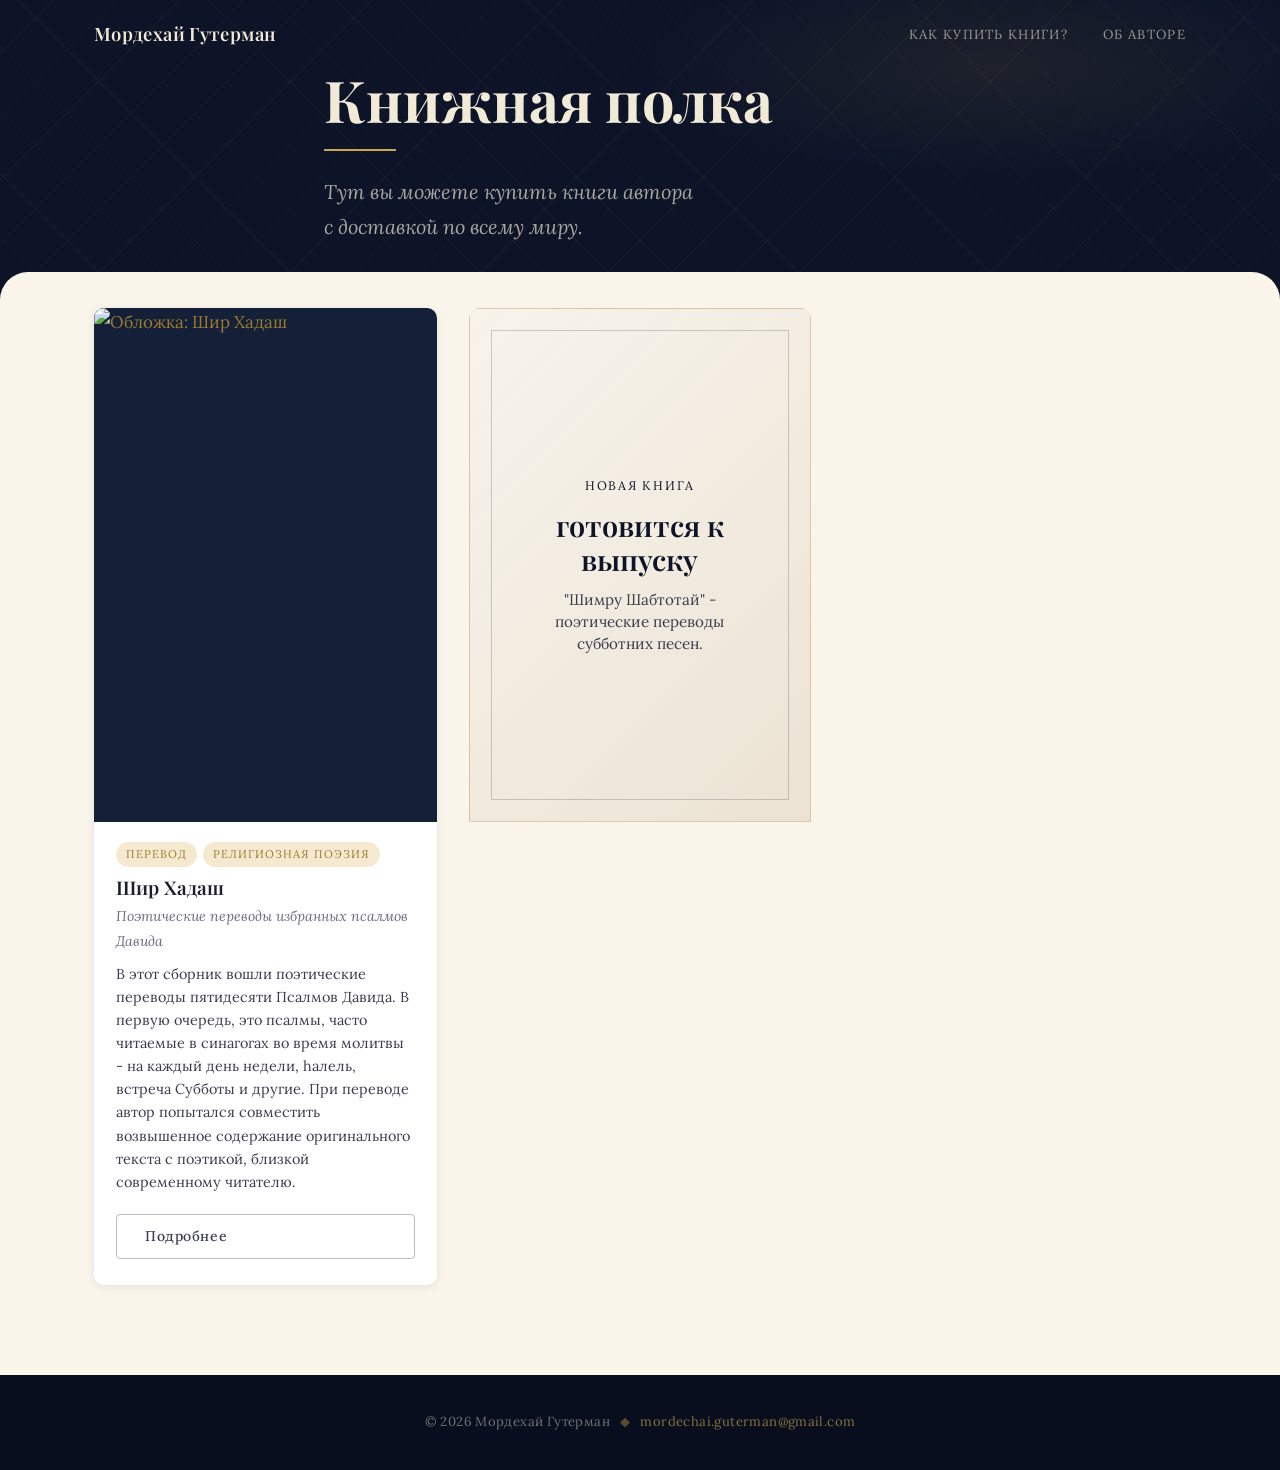
==== commit 4f4fe37f: "Show title on coming soon book card" ====
--- a/index.html
+++ b/index.html
@@ -17,7 +17,7 @@
   <link rel="preconnect" href="https://fonts.gstatic.com" crossorigin>
   <link href="https://fonts.googleapis.com/css2?family=Playfair+Display:ital,wght@0,400;0,600;0,700;1,400&family=Lora:ital,wght@0,400;0,500;1,400&display=swap" rel="stylesheet">
 
-  <link rel="stylesheet" href="css/style.css?v=20260621-5">
+  <link rel="stylesheet" href="css/style.css?v=20260621-6">
 </head>
 <body data-page="home" class="page-home">
 
@@ -61,8 +61,8 @@
 
   <script>document.getElementById('year').textContent = new Date().getFullYear();</script>
   <script src="js/content.js?v=20260614-7"></script>
-  <script src="js/books.js?v=20260621-7"></script>
-  <script src="js/components.js?v=20260621-8"></script>
+  <script src="js/books.js?v=20260621-8"></script>
+  <script src="js/components.js?v=20260621-9"></script>
   <script src="js/main.js"></script>
 </body>
 </html>
--- a/css/style.css
+++ b/css/style.css
@@ -475,6 +475,14 @@
   font-size: 1.8rem;
   line-height: 1.18;
   font-weight: 600;
+}
+
+.book-card__soon-title {
+  max-width: 220px;
+  font-family: 'Lora', serif;
+  font-size: 0.95rem;
+  line-height: 1.45;
+  color: var(--text-700);
 }
 
 .book-card__body {
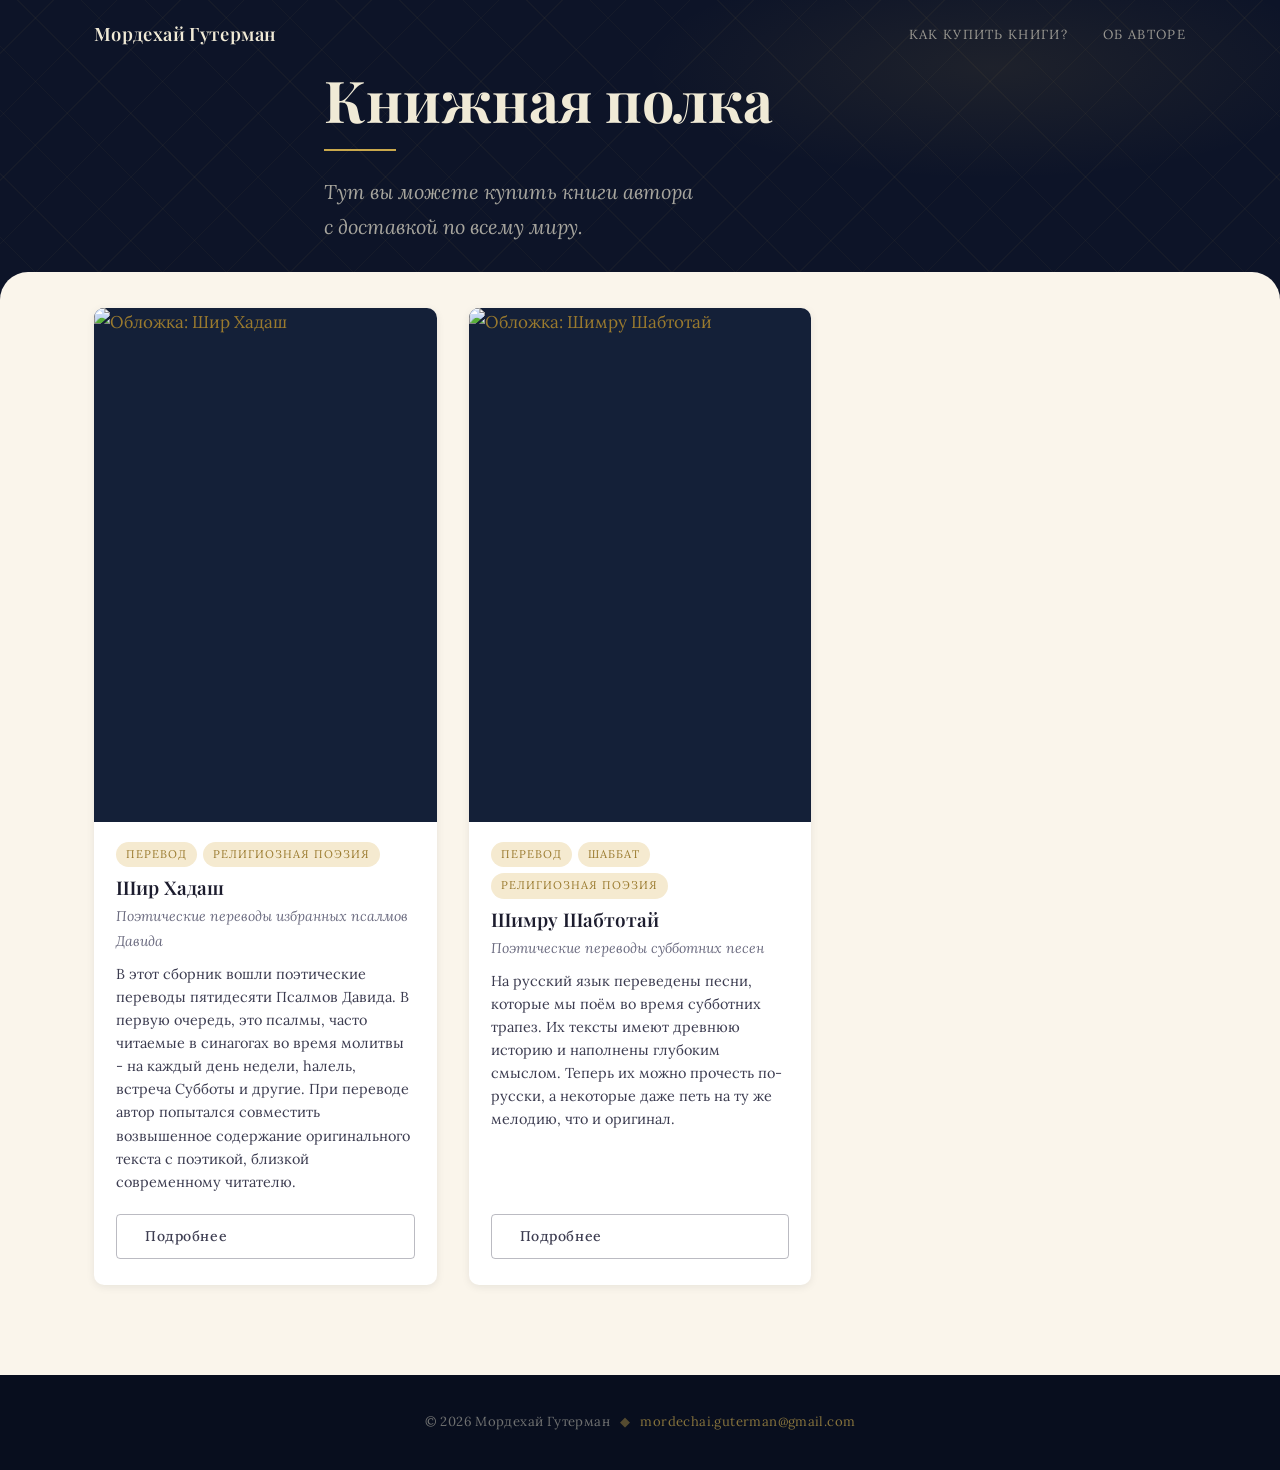
==== commit 27642f81: "Show Shimru Shabtotai book" ====
--- a/index.html
+++ b/index.html
@@ -61,7 +61,7 @@
 
   <script>document.getElementById('year').textContent = new Date().getFullYear();</script>
   <script src="js/content.js?v=20260614-7"></script>
-  <script src="js/books.js?v=20260621-8"></script>
+  <script src="js/books.js?v=20260628-1"></script>
   <script src="js/components.js?v=20260621-9"></script>
   <script src="js/main.js"></script>
 </body>
